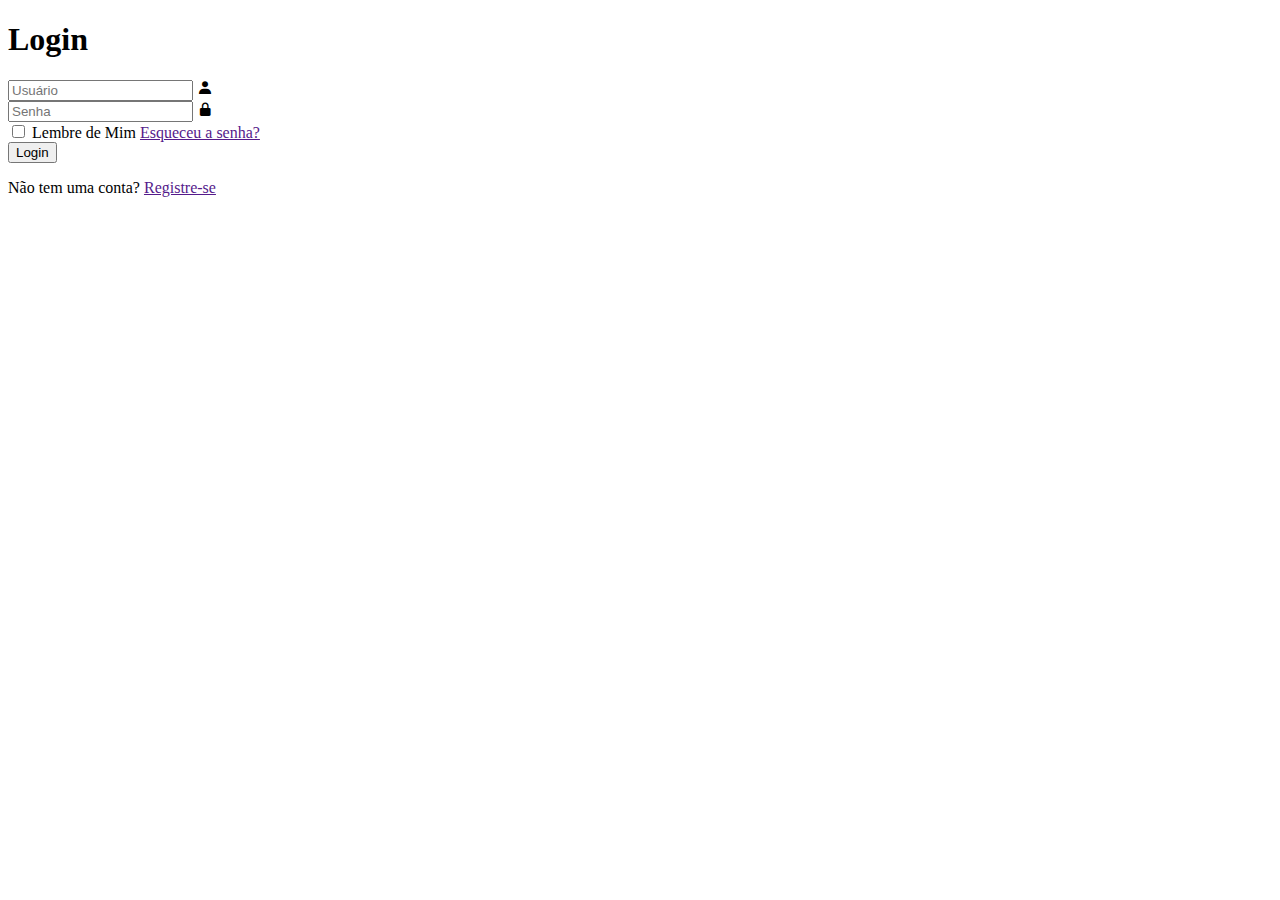
==== login.html @ c36976f2 "criando o login" ====
<!DOCTYPE html>
<html lang="pt-BR">
<head>
    <meta charset="UTF-8">
    <meta name="viewport" content="width=device-width, initial-scale=1.0">
    <title>Document</title>

    <link rel="stylesheet" href="/assets/css/styleLogin.css">
    <link href='https://unpkg.com/boxicons@2.1.4/css/boxicons.min.css' rel='stylesheet'>
</head>
<body>
    
    

    <div class="wrapper">
        <form action="" id="loginForm">
            <h1>Login</h1>
            <div class="inputBox">
                <input type="text" id="username" placeholder="Usuário" required>
                <i class='bx bxs-user'></i>
            </div>
            <div class="inputBox">
                <input type="password" id="password" placeholder="Senha" required>
                <i class='bx bxs-lock-alt' ></i>
            </div>

            <div class="rememberForgot">
                <label><input type="checkbox"> Lembre de Mim</label>
                <a href="">Esqueceu a senha?</a>
            </div>

            <button type="submit" class="btn">Login</button>

            <div class="registerLink">
                <p>Não tem uma conta? <a href="">Registre-se</a></p>
            </div>
        </form>
    </div>
    <div class="zigzag"></div>


    <script src="/assets/js/scriptLogin.js"></script>
</body>
</html>
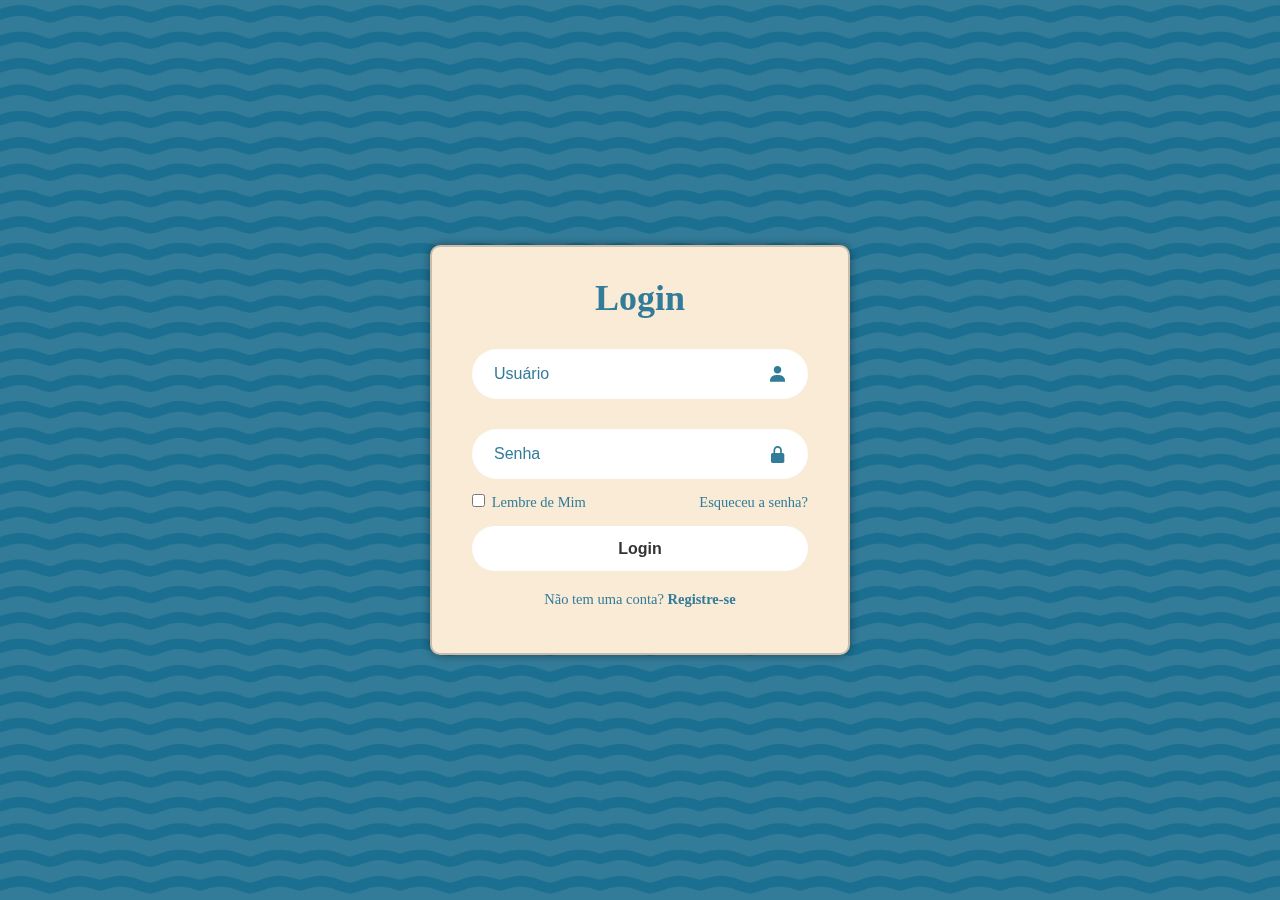
==== commit b7f6f4bf: "corrigindo erros do codigo e adcionando integrantes.txt" ====
--- a/login.html
+++ b/login.html
@@ -5,7 +5,7 @@
     <meta name="viewport" content="width=device-width, initial-scale=1.0">
     <title>Document</title>
 
-    <link rel="stylesheet" href="/assets/css/styleLogin.css">
+    <link rel="stylesheet" href="./assets/css/styleLogin.css">
     <link href='https://unpkg.com/boxicons@2.1.4/css/boxicons.min.css' rel='stylesheet'>
 </head>
 <body>
--- a/assets/css/styleLogin.css
+++ b/assets/css/styleLogin.css
@@ -0,0 +1,134 @@
+*{
+    margin: 0;
+    padding: 0;
+    box-sizing: border-box;
+}
+
+@keyframes moveBackground {
+    0% {
+        
+    }
+    100% {
+        background-position: left 106px;
+    }
+}
+
+body {
+    display: flex;
+    justify-content: center;
+    align-items: center;
+    min-height: 100vh;
+    background-image: url('/assets/images/coisa.png');
+    background-repeat: repeat;
+    background-size: 100px;
+    animation: moveBackground 5s infinite;
+    animation-timing-function: linear;
+}
+
+.wrapper{
+    width: 420px;
+    background: transparent;
+    border: 2px solid rgba(0, 0, 0, 0.2);
+    backdrop-filter: blur(20px);
+    box-shadow: 0 0 10px rgba(0, 0, 0, 0.4);
+    color: rgb(51, 124, 153);
+    background-color: antiquewhite;
+    border-radius: 10px;
+    padding: 30px 40px;
+    }
+
+.wrapper h1{
+    font-size: 36px;
+    text-align: center;
+}
+
+.wrapper .inputBox{
+    position: relative;
+    width: 100%;
+    height: 50px;
+    margin: 30px 0;
+}
+
+.inputBox input{
+    width: 100%;
+    height: 100%;
+    background: transparent;
+    border: none;
+    outline: none;
+    border: 2px solid rgba(255, 255, 255, 0.2);
+    border-radius: 40px;
+    font-size: 16px;
+    background-color: white;
+    color: #000000;
+    padding: 20px 40px 20px 20px;
+}
+
+.inputBox input::placeholder{
+    color: rgb(51, 124, 153);
+}
+
+.inputBox i{
+    position: absolute;
+    right: 20px;
+    top: 50%;
+    transform: translateY(-50%);
+    font-size: 20px;
+}
+
+.wrapper .rememberForgot{
+    display: flex;
+    justify-content: space-between;
+    font-size: 14.5px;
+    margin: -15px 0 15px;
+}
+
+.rememberForgot label input{
+    accent-color: rgb(51, 124, 153);
+    margin-right: 3px;
+}
+
+.rememberForgot a{
+    color: rgb(51, 124, 153);
+    text-decoration: none;
+}
+
+.rememberForgot a:hover{
+    text-decoration: underline;
+}
+
+.wrapper .btn{
+    width: 100%;
+    height: 45px;
+    background: #fff;
+    border: none;
+    outline: none;
+    border-radius: 40px;
+    box-shadow: 0 0 10p rgba(0, 0, 0, 0.1);
+    cursor: pointer;
+    font-size: 16px;
+    color: #333;
+    font-weight: 600;
+}
+
+.wrapper .registerLink{
+    font-size: 14.5px;
+    text-align: center;
+    margin: 20px 0 15px;
+}
+
+.registerLink p a{
+    color: rgb(51, 124, 153);
+    text-decoration: none;
+    font-weight: 600;
+}
+
+.registerLink p a:hover{
+    text-decoration: underline;
+}
+
+.error-message {
+    color: red;
+    margin-top: 10px;
+    font-size: 14px;
+    text-align: center;
+}